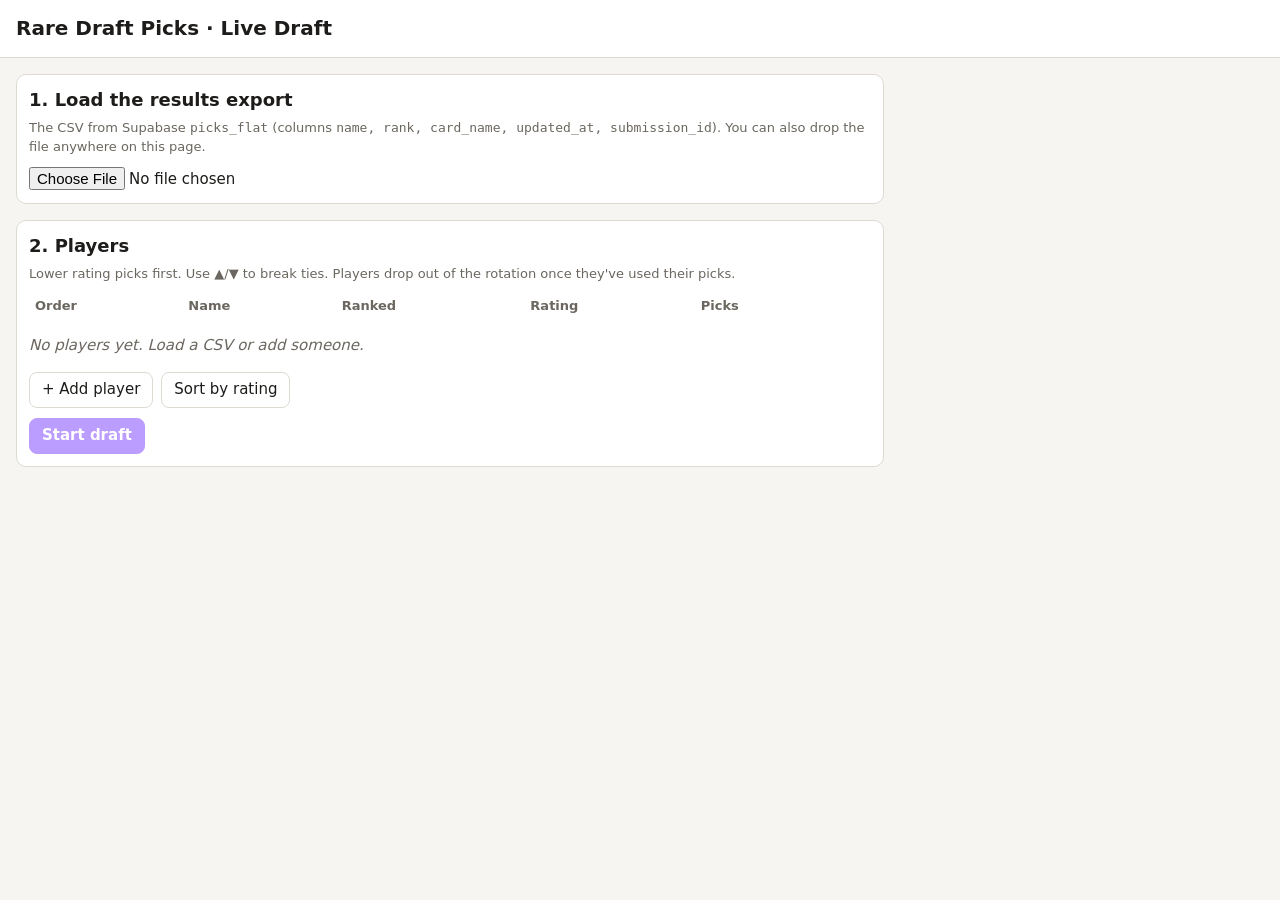
==== draft.html @ f313221d "Add live draft board for running the in-person draft draft.html loads the picks_flat CSV export, ord" ====
<!doctype html>
<html lang="en">
<head>
  <meta charset="utf-8">
  <meta name="viewport" content="width=device-width, initial-scale=1">
  <title>Live Draft</title>
  <link rel="stylesheet" href="styles.css">
  <link rel="stylesheet" href="draft.css">
</head>
<body>
  <header class="topbar">
    <h1 id="title">Live Draft</h1>
    <div class="topbar-actions">
      <span id="progress" class="deadline" hidden></span>
      <button id="undo" type="button" hidden>↶ Undo last pick</button>
      <button id="to-setup" type="button" hidden>Players</button>
      <button id="reset" type="button" class="link">Reset draft</button>
    </div>
  </header>

  <!-- ------------------------------------------------------------ setup -->
  <main id="setup" class="view" hidden>
    <section class="pane">
      <h2>1. Load the results export</h2>
      <p class="hint">The CSV from Supabase <code>picks_flat</code> (columns <code>name, rank, card_name, updated_at, submission_id</code>). You can also drop the file anywhere on this page.</p>
      <input id="csv" type="file" accept=".csv,text/csv">
      <span id="csv-status" class="status" role="status"></span>
    </section>

    <section class="pane">
      <h2>2. Players</h2>
      <p class="hint">Lower rating picks first. Use ▲/▼ to break ties. Players drop out of the rotation once they've used their picks.</p>
      <table class="players">
        <thead>
          <tr><th>Order</th><th>Name</th><th>Ranked</th><th>Rating</th><th>Picks</th><th></th></tr>
        </thead>
        <tbody id="player-rows"></tbody>
      </table>
      <p id="no-players" class="empty">No players yet. Load a CSV or add someone.</p>
      <div class="row">
        <button id="add-player" type="button">+ Add player</button>
        <button id="sort-rating" type="button">Sort by rating</button>
      </div>
      <ul id="warnings" class="warnings"></ul>
      <div class="row">
        <button id="start" class="primary" type="button">Start draft</button>
      </div>
    </section>
  </main>

  <!-- ------------------------------------------------------------ draft -->
  <main id="draft" class="view" hidden>
    <section class="upnext" aria-label="Up next">
      <span class="muted">Up next:</span>
      <ol id="upnext"></ol>
    </section>

    <div class="draft-cols">
      <section class="pane clock" aria-label="On the clock">
        <div class="clock-head">
          <div>
            <div class="muted small">On the clock</div>
            <h2 id="clock-name"></h2>
            <div id="clock-meta" class="muted"></div>
          </div>
          <div class="confirm-box">
            <div id="selected" class="selected muted">Select a card</div>
            <button id="confirm" class="primary big" type="button" disabled>Confirm pick</button>
          </div>
        </div>

        <h3>Highest available from their list</h3>
        <div id="prefs" class="grid big-grid"></div>
        <p id="prefs-empty" class="empty" hidden>Nothing from their list is left.</p>
        <button id="more" type="button" class="link" hidden></button>

        <h3>Other card…</h3>
        <input id="pool-search" type="search" placeholder="Search the remaining pool by name or type…">
        <div id="pool" class="grid pool-grid"></div>
        <p id="pool-shown" class="muted small"></p>
      </section>

      <aside class="pane log" aria-label="Drafted so far">
        <h2>Drafted</h2>
        <div id="log"></div>
      </aside>
    </div>
  </main>

  <!-- ------------------------------------------------------------ results -->
  <main id="done" class="view" hidden>
    <section class="pane">
      <div class="row spread">
        <h2>Draft complete</h2>
        <div class="row">
          <button id="back-to-draft" type="button">↶ Undo last pick</button>
          <button id="export" class="primary" type="button">Export CSV</button>
        </div>
      </div>
      <div id="results" class="results"></div>
    </section>
  </main>

  <dialog id="zoom">
    <div class="zoom-imgs"></div>
    <form method="dialog"><button class="primary">Close</button></form>
  </dialog>

  <script src="config.js"></script>
  <script src="draft.js"></script>
</body>
</html>
---- styles.css ----
:root {
  --bg: #f6f5f2;
  --panel: #ffffff;
  --text: #1d1c1a;
  --muted: #6b6760;
  --border: #dedad3;
  --accent: #7a3cff;
  --accent-text: #ffffff;
  --ok: #1f7a3a;
  --warn: #9a5b00;
  --error: #b42318;
  --picked: #7a3cff;
  --radius: 10px;
  color-scheme: light;
}

@media (prefers-color-scheme: dark) {
  :root {
    --bg: #141317;
    --panel: #1d1c22;
    --text: #ecebf0;
    --muted: #9c99a6;
    --border: #34323c;
    --accent: #9b6bff;
    --accent-text: #ffffff;
    --ok: #57c27a;
    --warn: #e7a83c;
    --error: #ff7b72;
    --picked: #9b6bff;
    color-scheme: dark;
  }
}

* { box-sizing: border-box; }

body {
  margin: 0;
  background: var(--bg);
  color: var(--text);
  font: 15px/1.45 system-ui, -apple-system, "Segoe UI", Roboto, sans-serif;
}

button, input, select { font: inherit; color: inherit; }

button {
  cursor: pointer;
  background: var(--panel);
  border: 1px solid var(--border);
  border-radius: 8px;
  padding: 6px 12px;
}
button:disabled { opacity: .5; cursor: not-allowed; }
button.primary { background: var(--accent); color: var(--accent-text); border-color: var(--accent); font-weight: 600; }
button.link { background: none; border: none; padding: 0; color: var(--muted); text-decoration: underline; }

input[type=text], input[type=search], select {
  background: var(--panel);
  border: 1px solid var(--border);
  border-radius: 8px;
  padding: 6px 10px;
  min-width: 0;
}

.muted { color: var(--muted); }
.hint { color: var(--muted); font-size: 13px; margin: 6px 0 10px; }

/* ---------------------------------------------------------------- header */

.topbar {
  display: flex; flex-wrap: wrap; align-items: center; gap: 8px 16px;
  justify-content: space-between;
  padding: 14px 16px;
  border-bottom: 1px solid var(--border);
  background: var(--panel);
}
.topbar h1 { margin: 0; font-size: 20px; }

.deadline { font-size: 14px; font-weight: 600; padding: 4px 10px; border-radius: 999px; border: 1px solid var(--border); }
.deadline.soon { color: var(--warn); border-color: currentColor; }
.deadline.closed { color: var(--error); border-color: currentColor; }

.who {
  display: flex; flex-wrap: wrap; align-items: center; gap: 8px 10px;
  padding: 12px 16px;
}
.who label { font-weight: 600; }
.who input { width: 220px; max-width: 100%; }

.status { font-size: 14px; color: var(--muted); }
.status[data-kind=ok] { color: var(--ok); }
.status[data-kind=warn] { color: var(--warn); }
.status[data-kind=error] { color: var(--error); }

.edit-link {
  margin: 0 16px 12px;
  padding: 12px 14px;
  background: var(--panel);
  border: 1px solid var(--accent);
  border-radius: var(--radius);
  font-size: 14px;
}
.edit-link.flash { animation: flash 1.2s ease 2; }
@keyframes flash { 50% { box-shadow: 0 0 0 4px color-mix(in srgb, var(--accent) 35%, transparent); } }
.edit-link-row { display: flex; gap: 8px; margin-top: 8px; }
.edit-link-row input { flex: 1; font-family: ui-monospace, Consolas, monospace; font-size: 13px; }

/* ---------------------------------------------------------------- layout */

.tabs { display: none; }

.panes {
  display: grid;
  grid-template-columns: minmax(0, 1fr) 340px;
  gap: 16px;
  padding: 0 16px 32px;
  align-items: start;
}

.pane {
  background: var(--panel);
  border: 1px solid var(--border);
  border-radius: var(--radius);
  padding: 12px;
}

.pane.list {
  position: sticky; top: 12px;
  max-height: calc(100vh - 24px);
  overflow-y: auto;
}
.pane.list h2 { margin: 0; font-size: 17px; }

@media (max-width: 820px) {
  .tabs {
    display: flex; gap: 0;
    position: sticky; top: 0; z-index: 5;
    background: var(--bg);
    padding: 8px 16px;
  }
  .tabs button { flex: 1; border-radius: 0; }
  .tabs button:first-child { border-radius: 8px 0 0 8px; }
  .tabs button:last-child { border-radius: 0 8px 8px 0; border-left: none; }
  .tabs button[aria-selected=true] { background: var(--accent); color: var(--accent-text); border-color: var(--accent); }

  .panes { grid-template-columns: minmax(0, 1fr); }
  .panes[data-active=browse] .pane.list,
  .panes[data-active=list] .pane.browse { display: none; }
  .pane.list { position: static; max-height: none; }
}

/* ---------------------------------------------------------------- filters + grid */

.filters { display: flex; flex-wrap: wrap; gap: 8px; align-items: center; }
.filters input[type=search] { flex: 1 1 200px; }
#shown { font-size: 13px; }

.colors { display: flex; gap: 4px; }
.pip {
  width: 30px; height: 30px; padding: 0;
  border-radius: 50%;
  font-weight: 700; font-size: 12px;
  opacity: .55;
}
.pip.on { opacity: 1; outline: 2px solid var(--accent); outline-offset: 1px; }
.pip.W { background: #f8f3d8; color: #4a4434; }
.pip.U { background: #b7d9f0; color: #0e3c5c; }
.pip.B { background: #b9b2ad; color: #1c1917; }
.pip.R { background: #f2b6a0; color: #6b1d07; }
.pip.G { background: #a9d8b5; color: #12402a; }
.pip.C { background: #d8d6d2; color: #3b3a38; }
.pip.M { background: linear-gradient(135deg, #f1d77a, #e4a46f); color: #4a2c05; }

.grid {
  display: grid;
  grid-template-columns: repeat(auto-fill, minmax(150px, 1fr));
  gap: 10px;
}
@media (max-width: 420px) {
  .grid { grid-template-columns: repeat(2, minmax(0, 1fr)); gap: 8px; }
}

.tile {
  position: relative;
  padding: 0; border: none; background: none;
  border-radius: 4.75% / 3.4%;
  overflow: hidden;
  transition: transform .12s ease;
}
.tile:hover { transform: translateY(-2px); }
.tile:focus-visible { outline: 3px solid var(--accent); outline-offset: 2px; }
.tile img { display: block; width: 100%; height: auto; aspect-ratio: 488 / 680; background: var(--border); }
.tile.picked { box-shadow: 0 0 0 3px var(--picked); }

.badge {
  position: absolute; top: 8%; right: 6px;
  min-width: 28px; padding: 2px 8px;
  border-radius: 999px;
  background: var(--picked); color: #fff;
  font-weight: 700; font-size: 13px;
}
.zoom {
  position: absolute; bottom: 6px; right: 6px;
  width: 30px; height: 30px; line-height: 30px;
  border-radius: 50%;
  background: rgba(0, 0, 0, .65); color: #fff;
  font-size: 16px; text-align: center;
}

.qty {
  position: absolute; bottom: 6px; left: 6px;
  padding: 3px 8px;
  border-radius: 999px;
  background: rgba(0, 0, 0, .7); color: #fff;
  font-size: 12px; font-weight: 600;
}
.tile.maxed { cursor: not-allowed; }
.tile.maxed img { opacity: .45; }
.tile.maxed:hover { transform: none; }

body.locked .tile { cursor: default; }
body.locked .tile:hover { transform: none; }
body.locked .picks .icon { display: none; }

/* ---------------------------------------------------------------- priority list */

.picks { list-style: none; margin: 0; padding: 0; }
.pick {
  display: flex; align-items: center; gap: 8px;
  padding: 6px;
  border: 1px solid var(--border);
  border-radius: 8px;
  margin-bottom: 6px;
  background: var(--panel);
  cursor: grab;
  user-select: none;
}
.pick.sortable-ghost { opacity: .35; }
.pick.sortable-chosen { box-shadow: 0 4px 14px rgba(0, 0, 0, .18); }
.rank { width: 36px; flex: none; font-weight: 700; color: var(--accent); text-align: right; }
.thumb { width: 34px; height: 47px; object-fit: cover; border-radius: 3px; flex: none; background: var(--border); }
.pick-name { flex: 1; min-width: 0; font-size: 14px; overflow-wrap: anywhere; }
.copy, .alt { color: var(--muted); font-size: 12px; }
.icon { padding: 2px 8px; flex: none; }
.icon.danger { color: var(--error); }
.empty { color: var(--muted); font-style: italic; }

/* ---------------------------------------------------------------- zoom dialog */

dialog#zoom {
  border: none; border-radius: var(--radius);
  background: var(--panel); color: var(--text);
  padding: 16px; max-width: min(96vw, 1000px);
}
dialog#zoom::backdrop { background: rgba(0, 0, 0, .6); }
.zoom-imgs { display: flex; flex-wrap: wrap; gap: 12px; justify-content: center; }
.zoom-imgs img { width: min(80vw, 400px); height: auto; border-radius: 4.75% / 3.4%; }
dialog#zoom form { text-align: center; margin-top: 12px; }
---- draft.css ----
/* Live draft page. Builds on styles.css (theme tokens, buttons, .tile, .badge, .qty, .zoom, dialog). */

.topbar-actions { display: flex; flex-wrap: wrap; align-items: center; gap: 8px 12px; }

.view { padding: 16px; display: grid; grid-template-columns: minmax(0, 1fr); gap: 16px; }
.view[hidden] { display: none; }
.view h2 { margin: 0 0 4px; font-size: 18px; }
.view h3 { margin: 18px 0 8px; font-size: 15px; }
.small { font-size: 13px; }
.row { display: flex; flex-wrap: wrap; gap: 8px; align-items: center; margin-top: 10px; }
.row.spread { justify-content: space-between; margin-top: 0; }
code { font-size: 13px; }

/* ---------------------------------------------------------------- setup */

#setup { max-width: 900px; }

.players { width: 100%; border-collapse: collapse; margin-top: 6px; }
.players th { text-align: left; font-size: 13px; color: var(--muted); font-weight: 600; padding: 4px 6px; }
.players td { padding: 4px 6px; border-top: 1px solid var(--border); }
.players .order { white-space: nowrap; }
.players .order .rank { display: inline-block; width: 24px; }
.players .icon { padding: 2px 6px; margin-left: 2px; }
.players .pname { width: 100%; min-width: 120px; }
.players .num { width: 80px; }
.players input[type=number] {
  background: var(--panel); border: 1px solid var(--border); border-radius: 8px; padding: 6px 8px;
}

.warnings { margin: 12px 0 0; padding-left: 20px; color: var(--warn); font-size: 14px; }
.warnings:empty { display: none; }

@media (max-width: 600px) {
  .players th:nth-child(3), .players td:nth-child(3) { display: none; }
  .players .num { width: 56px; }
  .players td, .players th { padding: 4px 3px; }
  .players .pname { min-width: 0; }
  .players .order .icon { display: block; margin: 2px 0; }
}

/* ---------------------------------------------------------------- draft */

.upnext {
  display: flex; align-items: center; gap: 8px;
  overflow-x: auto; white-space: nowrap;
  padding: 8px 12px;
  background: var(--panel); border: 1px solid var(--border); border-radius: var(--radius);
}
.upnext ol { display: flex; gap: 6px; list-style: none; margin: 0; padding: 0; }
.turn { padding: 3px 10px; border: 1px solid var(--border); border-radius: 999px; font-size: 14px; }
.turn.new-round { border-left: 3px solid var(--accent); }

.draft-cols {
  display: grid;
  grid-template-columns: minmax(0, 1fr) 300px;
  gap: 16px;
  align-items: start;
}
@media (max-width: 900px) {
  .draft-cols { grid-template-columns: minmax(0, 1fr); }
}

.clock-head {
  display: flex; flex-wrap: wrap; justify-content: space-between; align-items: center; gap: 12px;
  padding-bottom: 12px; border-bottom: 1px solid var(--border);
}
#clock-name { font-size: 30px; margin: 0; color: var(--accent); }
.confirm-box { display: flex; flex-direction: column; align-items: flex-end; gap: 6px; max-width: 100%; }
.selected { font-size: 15px; text-align: right; }
.sel-name { font-weight: 700; }
button.big { padding: 10px 20px; font-size: 16px; }

.big-grid { grid-template-columns: repeat(auto-fill, minmax(190px, 1fr)); }
.pool-grid, .result-grid { grid-template-columns: repeat(auto-fill, minmax(110px, 1fr)); gap: 8px; }
@media (max-width: 420px) {
  .big-grid { grid-template-columns: repeat(2, minmax(0, 1fr)); }
  .pool-grid, .result-grid { grid-template-columns: repeat(3, minmax(0, 1fr)); }
}

.rank-badge { top: 11%; left: 6px; right: auto; }
.tile.sel { box-shadow: 0 0 0 4px var(--accent); transform: translateY(-3px); }
.tile.sel img { filter: brightness(1.05); }

#pool-search { width: 100%; margin-bottom: 10px; }
#more { margin-top: 8px; }

.log { position: sticky; top: 12px; max-height: calc(100vh - 24px); overflow-y: auto; }
@media (max-width: 900px) { .log { position: static; max-height: none; } }
.log-player { padding: 8px 0; border-top: 1px solid var(--border); }
.log-player:first-child { border-top: none; }
.log-player.active .log-head strong { color: var(--accent); }
.log-cards { margin: 4px 0 0; padding-left: 22px; font-size: 13px; }
.log-cards:empty { display: none; }

/* ---------------------------------------------------------------- results */

.results { display: grid; gap: 8px; }
.result h3 { margin: 14px 0 8px; }
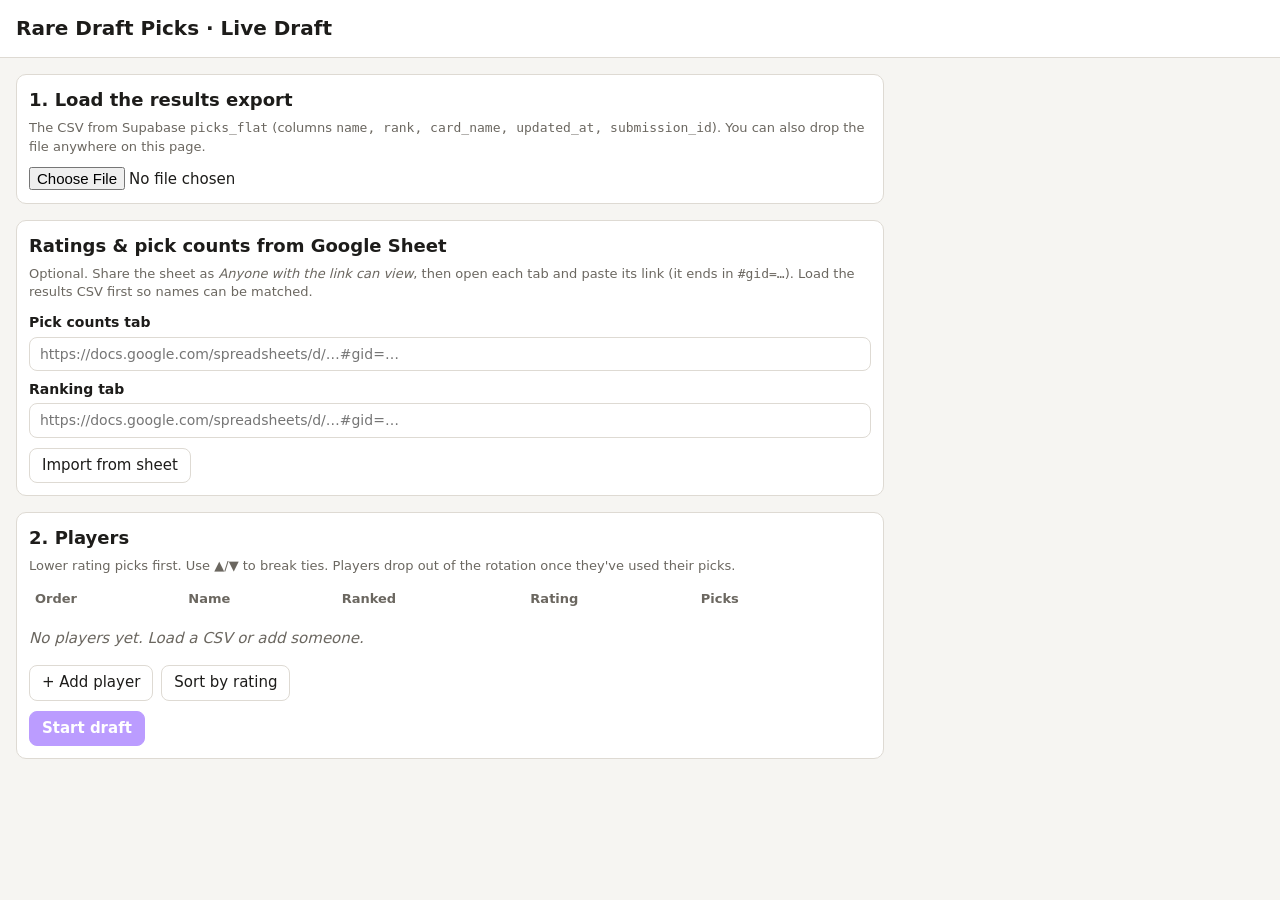
==== commit 8e6c864a: "Import ratings and pick counts from a Google Sheet The draft setup can now read the players tab (Tok" ====
--- a/draft.html
+++ b/draft.html
@@ -25,6 +25,19 @@
       <p class="hint">The CSV from Supabase <code>picks_flat</code> (columns <code>name, rank, card_name, updated_at, submission_id</code>). You can also drop the file anywhere on this page.</p>
       <input id="csv" type="file" accept=".csv,text/csv">
       <span id="csv-status" class="status" role="status"></span>
+    </section>
+
+    <section class="pane">
+      <h2>Ratings &amp; pick counts from Google Sheet</h2>
+      <p class="hint">Optional. Share the sheet as <em>Anyone with the link can view</em>, then open each tab and paste its link (it ends in <code>#gid=…</code>). Load the results CSV first so names can be matched.</p>
+      <div class="sheet-links">
+        <label>Pick counts tab <input id="sheet-picks" type="text" placeholder="https://docs.google.com/spreadsheets/d/…#gid=…"></label>
+        <label>Ranking tab <input id="sheet-rank" type="text" placeholder="https://docs.google.com/spreadsheets/d/…#gid=…"></label>
+      </div>
+      <div class="row">
+        <button id="sheet-import" type="button">Import from sheet</button>
+        <span id="sheet-status" class="status" role="status"></span>
+      </div>
     </section>
 
     <section class="pane">
@@ -101,6 +114,26 @@
     </section>
   </main>
 
+  <dialog id="sheet-review">
+    <h2>Check the sheet import</h2>
+    <div class="colmap">
+      <span>Pick counts tab: name <select id="col-p-name"></select> picks <select id="col-p-picks"></select></span>
+      <span>Ranking tab: name <select id="col-r-name"></select> rank <select id="col-r-rating"></select></span>
+    </div>
+    <p class="hint">Rows marked <strong>check</strong> are best guesses. Pick the right submission or choose “New player” / “Skip”.</p>
+    <div class="review-wrap">
+      <table class="players review">
+        <thead><tr><th>Sheet name</th><th>Rank</th><th>Picks</th><th>Submitted list</th><th></th></tr></thead>
+        <tbody id="review-rows"></tbody>
+      </table>
+    </div>
+    <ul id="review-notes" class="warnings"></ul>
+    <div class="row">
+      <button id="review-apply" class="primary" type="button">Apply</button>
+      <button id="review-cancel" type="button">Cancel</button>
+    </div>
+  </dialog>
+
   <dialog id="zoom">
     <div class="zoom-imgs"></div>
     <form method="dialog"><button class="primary">Close</button></form>
--- a/draft.css
+++ b/draft.css
@@ -36,6 +36,31 @@
   .players td, .players th { padding: 4px 3px; }
   .players .pname { min-width: 0; }
   .players .order .icon { display: block; margin: 2px 0; }
+}
+
+/* ---------------------------------------------------------------- sheet import */
+
+.sheet-links { display: grid; gap: 8px; }
+.sheet-links label { display: grid; gap: 4px; font-weight: 600; font-size: 14px; }
+.sheet-links input { width: 100%; font-weight: normal; }
+
+dialog#sheet-review {
+  border: none; border-radius: var(--radius);
+  background: var(--panel); color: var(--text);
+  padding: 16px; width: min(96vw, 820px);
+}
+dialog#sheet-review::backdrop { background: rgba(0, 0, 0, .6); }
+dialog#sheet-review h2 { margin: 0 0 10px; font-size: 18px; }
+.colmap { display: flex; flex-wrap: wrap; gap: 6px 18px; font-size: 14px; }
+.colmap select { max-width: 160px; }
+.review-wrap { max-height: 55vh; overflow: auto; }
+.review select { width: 100%; min-width: 140px; }
+.review tr.guess td { background: color-mix(in srgb, var(--warn) 12%, transparent); }
+.review .status { white-space: nowrap; font-weight: 600; }
+
+@media (max-width: 600px) {
+  .review th:nth-child(3), .review td:nth-child(3) { display: table-cell; }
+  .review select { min-width: 0; }
 }
 
 /* ---------------------------------------------------------------- draft */
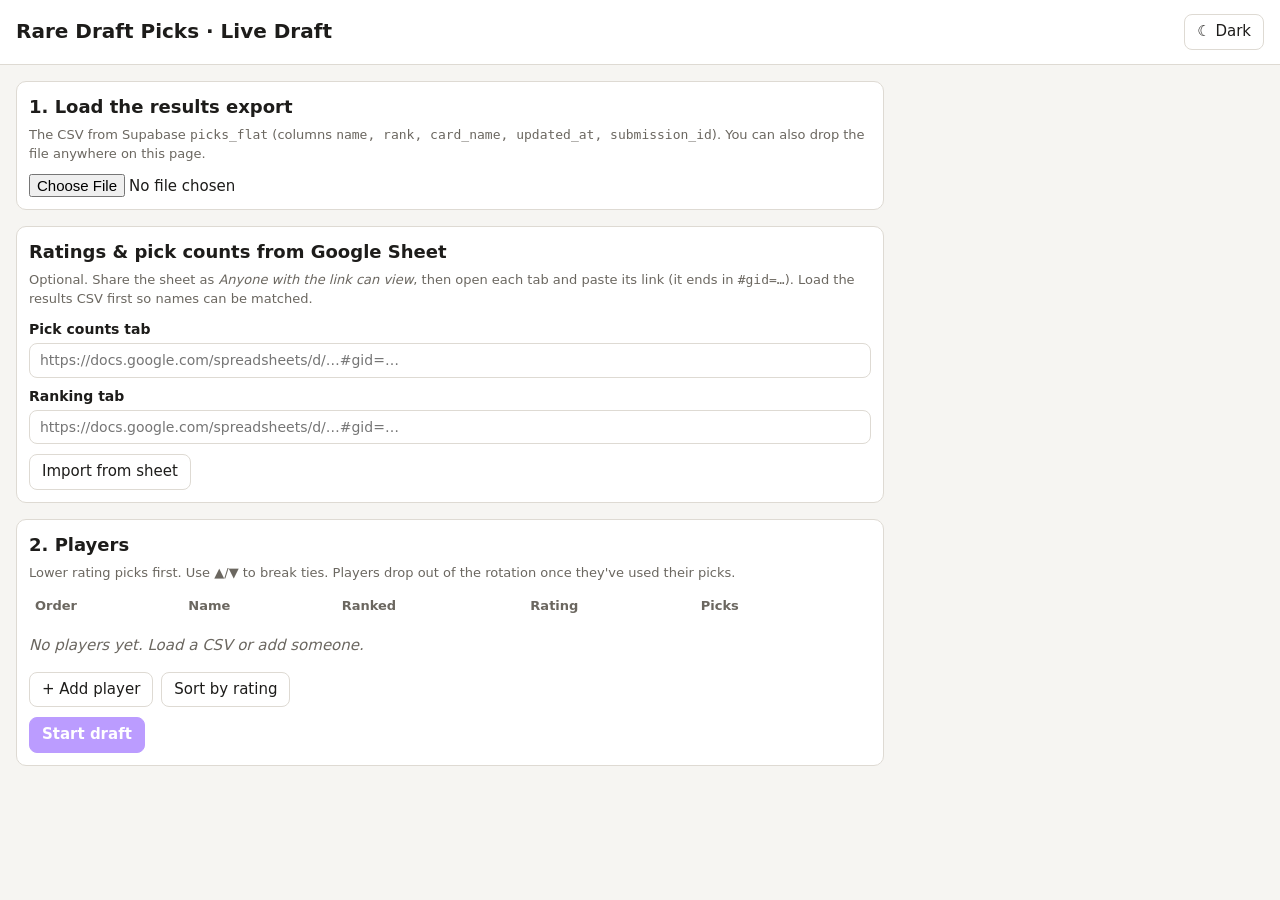
==== commit 7281dcf5: "Add a light/dark toggle to the top bar Co-Authored-By: Claude Opus 5.5 <noreply@anthropic.com>" ====
--- a/draft.html
+++ b/draft.html
@@ -6,6 +6,7 @@
   <title>Live Draft</title>
   <link rel="stylesheet" href="styles.css">
   <link rel="stylesheet" href="draft.css">
+  <script src="theme.js"></script>
 </head>
 <body>
   <header class="topbar">
@@ -15,6 +16,7 @@
       <button id="undo" type="button" hidden>↶ Undo last pick</button>
       <button id="to-setup" type="button" hidden>Players</button>
       <button id="reset" type="button" class="link">Reset draft</button>
+      <button id="theme-toggle" type="button"></button>
     </div>
   </header>
 
--- a/styles.css
+++ b/styles.css
@@ -14,8 +14,9 @@
   color-scheme: light;
 }
 
+/* Dark tokens apply when the OS prefers dark (unless the toggle forced light), or when the toggle forced dark. */
 @media (prefers-color-scheme: dark) {
-  :root {
+  :root:not([data-theme="light"]) {
     --bg: #141317;
     --panel: #1d1c22;
     --text: #ecebf0;
@@ -30,6 +31,20 @@
     color-scheme: dark;
   }
 }
+:root[data-theme="dark"] {
+  --bg: #141317;
+  --panel: #1d1c22;
+  --text: #ecebf0;
+  --muted: #9c99a6;
+  --border: #34323c;
+  --accent: #9b6bff;
+  --accent-text: #ffffff;
+  --ok: #57c27a;
+  --warn: #e7a83c;
+  --error: #ff7b72;
+  --picked: #9b6bff;
+  color-scheme: dark;
+}
 
 * { box-sizing: border-box; }
 
@@ -74,6 +89,7 @@
   background: var(--panel);
 }
 .topbar h1 { margin: 0; font-size: 20px; }
+.topbar-actions { display: flex; flex-wrap: wrap; align-items: center; gap: 8px 12px; }
 
 .deadline { font-size: 14px; font-weight: 600; padding: 4px 10px; border-radius: 999px; border: 1px solid var(--border); }
 .deadline.soon { color: var(--warn); border-color: currentColor; }
@@ -172,7 +188,7 @@
 
 .grid {
   display: grid;
-  grid-template-columns: repeat(auto-fill, minmax(150px, 1fr));
+  grid-template-columns: repeat(auto-fill, minmax(180px, 1fr));
   gap: 10px;
 }
 @media (max-width: 420px) {
@@ -204,6 +220,7 @@
   border-radius: 50%;
   background: rgba(0, 0, 0, .65); color: #fff;
   font-size: 16px; text-align: center;
+  cursor: zoom-in;
 }
 
 .qty {
--- a/draft.css
+++ b/draft.css
@@ -1,6 +1,4 @@
 /* Live draft page. Builds on styles.css (theme tokens, buttons, .tile, .badge, .qty, .zoom, dialog). */
-
-.topbar-actions { display: flex; flex-wrap: wrap; align-items: center; gap: 8px 12px; }
 
 .view { padding: 16px; display: grid; grid-template-columns: minmax(0, 1fr); gap: 16px; }
 .view[hidden] { display: none; }
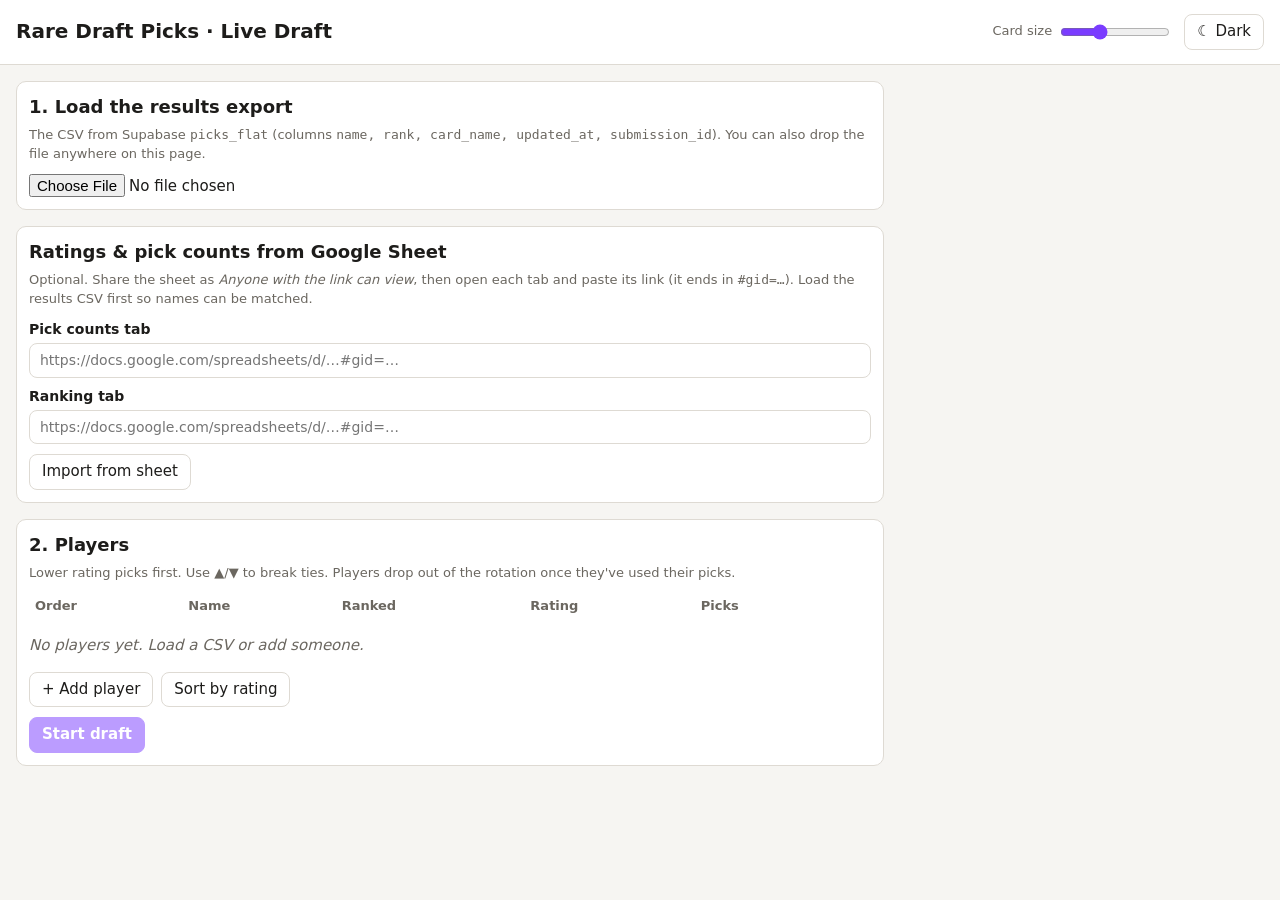
==== commit 8963b151: "Add a card size slider to both pages Co-Authored-By: Claude Opus 5.5 <noreply@anthropic.com>" ====
--- a/draft.html
+++ b/draft.html
@@ -7,12 +7,14 @@
   <link rel="stylesheet" href="styles.css">
   <link rel="stylesheet" href="draft.css">
   <script src="theme.js"></script>
+  <script src="cardsize.js"></script>
 </head>
 <body>
   <header class="topbar">
     <h1 id="title">Live Draft</h1>
     <div class="topbar-actions">
       <span id="progress" class="deadline" hidden></span>
+      <label class="card-size">Card size <input id="card-size" type="range" min="0.6" max="1.8" step="0.05" value="1"></label>
       <button id="undo" type="button" hidden>↶ Undo last pick</button>
       <button id="to-setup" type="button" hidden>Players</button>
       <button id="reset" type="button" class="link">Reset draft</button>
--- a/styles.css
+++ b/styles.css
@@ -11,6 +11,7 @@
   --error: #b42318;
   --picked: #7a3cff;
   --radius: 10px;
+  --card-scale: 1; /* set by the card size slider (cardsize.js) */
   color-scheme: light;
 }
 
@@ -90,6 +91,8 @@
 }
 .topbar h1 { margin: 0; font-size: 20px; }
 .topbar-actions { display: flex; flex-wrap: wrap; align-items: center; gap: 8px 12px; }
+.card-size { display: inline-flex; align-items: center; gap: 6px; font-size: 13px; color: var(--muted); }
+.card-size input { width: 110px; accent-color: var(--accent); }
 
 .deadline { font-size: 14px; font-weight: 600; padding: 4px 10px; border-radius: 999px; border: 1px solid var(--border); }
 .deadline.soon { color: var(--warn); border-color: currentColor; }
@@ -188,11 +191,13 @@
 
 .grid {
   display: grid;
-  grid-template-columns: repeat(auto-fill, minmax(180px, 1fr));
+  /* Each grid sets its base column width in --card-min; the slider scales it. min() keeps one column from overflowing. */
+  --card-min: 180px;
+  grid-template-columns: repeat(auto-fill, minmax(min(100%, calc(var(--card-min) * var(--card-scale))), 1fr));
   gap: 10px;
 }
 @media (max-width: 420px) {
-  .grid { grid-template-columns: repeat(2, minmax(0, 1fr)); gap: 8px; }
+  .grid { --card-min: 160px; gap: 8px; }
 }
 
 .tile {
--- a/draft.css
+++ b/draft.css
@@ -93,11 +93,11 @@
 .sel-name { font-weight: 700; }
 button.big { padding: 10px 20px; font-size: 16px; }
 
-.big-grid { grid-template-columns: repeat(auto-fill, minmax(190px, 1fr)); }
-.pool-grid, .result-grid { grid-template-columns: repeat(auto-fill, minmax(110px, 1fr)); gap: 8px; }
+.big-grid { --card-min: 190px; }
+.pool-grid, .result-grid { --card-min: 110px; gap: 8px; }
 @media (max-width: 420px) {
-  .big-grid { grid-template-columns: repeat(2, minmax(0, 1fr)); }
-  .pool-grid, .result-grid { grid-template-columns: repeat(3, minmax(0, 1fr)); }
+  .big-grid { --card-min: 160px; }
+  .pool-grid, .result-grid { --card-min: 100px; }
 }
 
 .rank-badge { top: 11%; left: 6px; right: auto; }
